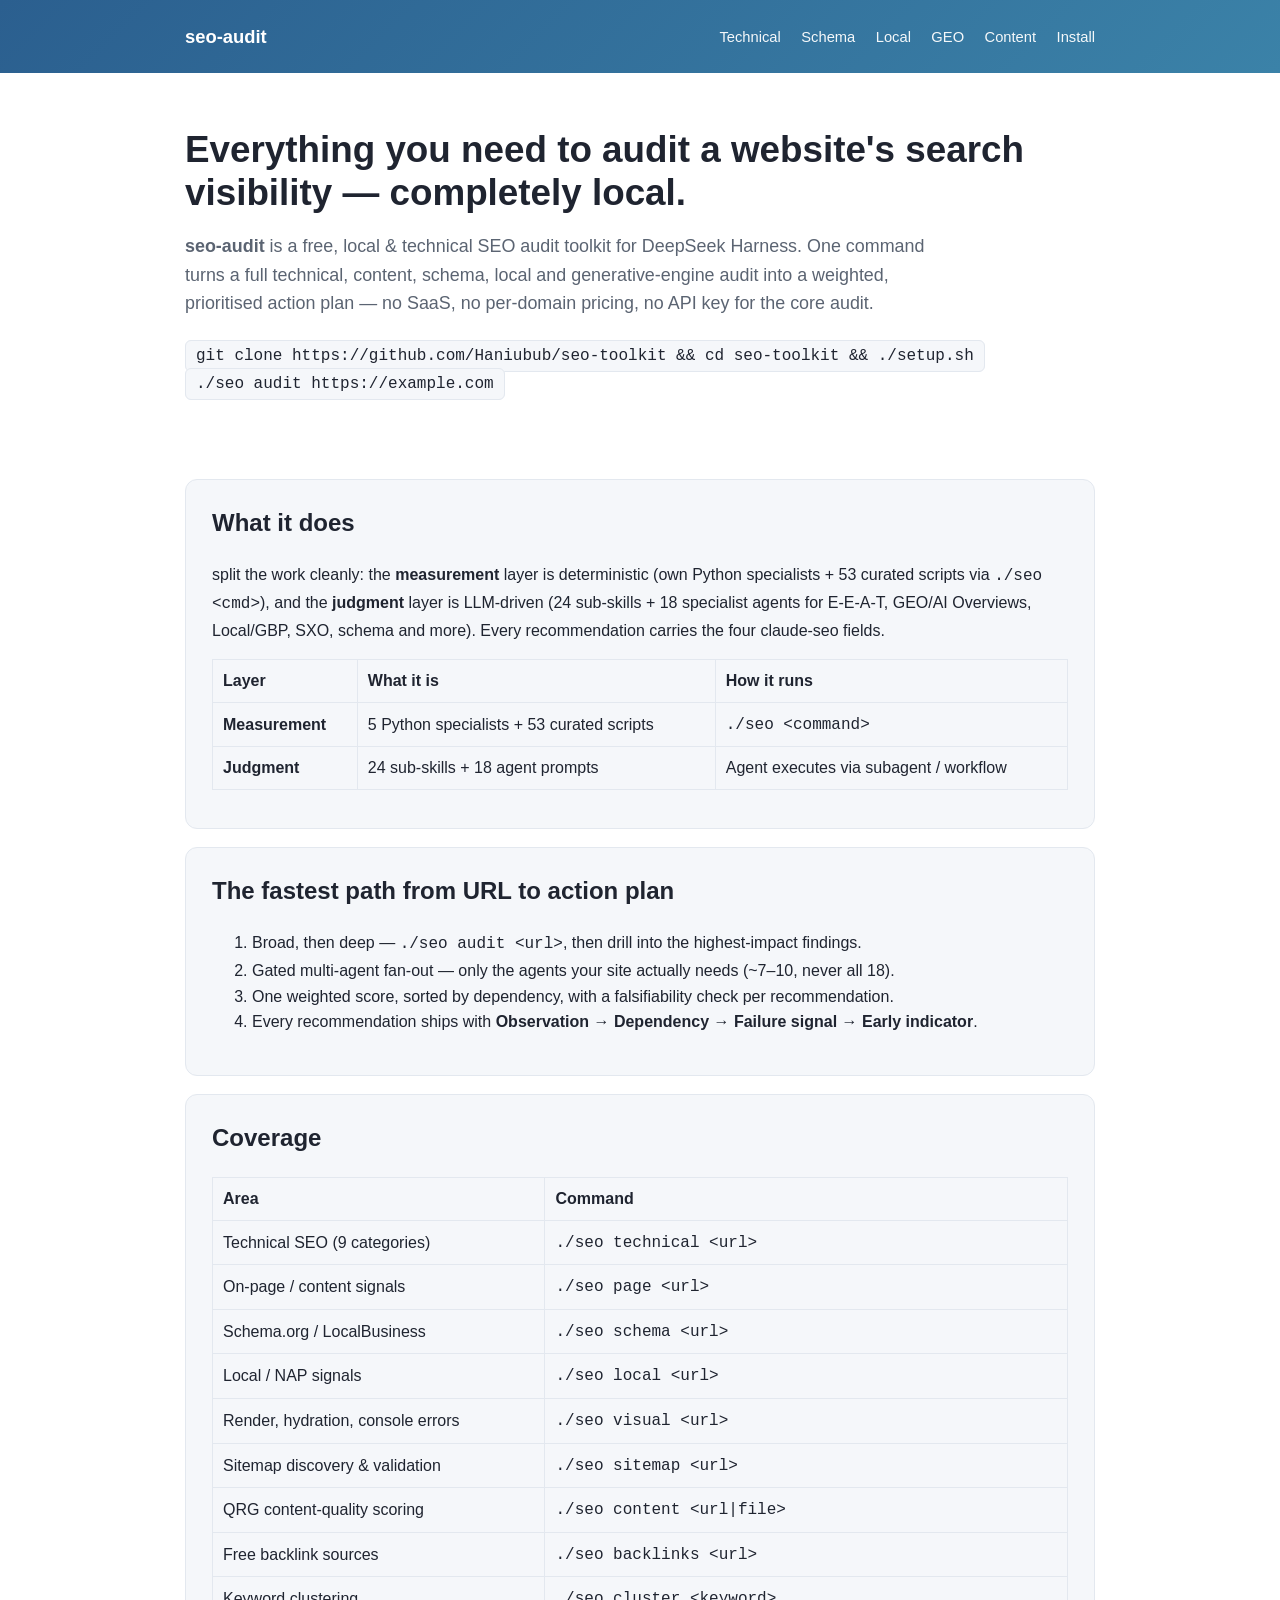
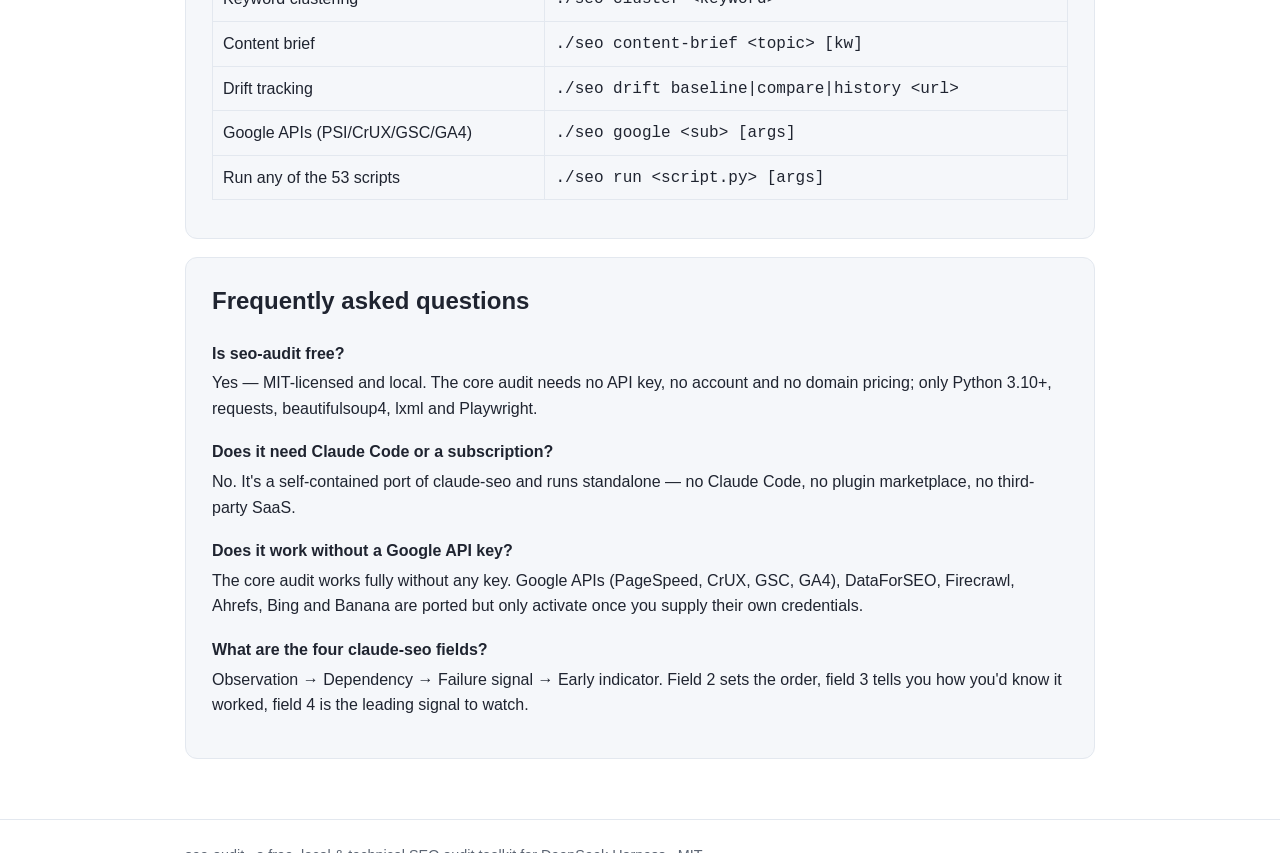
==== index.html @ 4d9442c0 "docs: add geo-crawlable documentation site (GitHub Pages) Static HTML docs site for the seo-audit to" ====
<!DOCTYPE html>
<html lang="en">
<head>
  <meta charset="utf-8">
  <meta name="viewport" content="width=device-width, initial-scale=1">
  <title>seo-audit — a free, local & technical SEO audit toolkit for DeepSeek Harness</title>
  <meta name="description" content="seo-audit is a free, local & technical SEO audit toolkit for DeepSeek Harness: 53 Python scripts + 24 sub-skills + 18 agents, weighted score, gated multi-agent fan-out, schema.org, E-E-A-T, GBP, GEO/AI Overviews. No SaaS, no per-domain pricing, no API key required for the core audit.">
  <link rel="stylesheet" href="assets/style.css">
  <script type="application/ld+json">
  {
    "@context": "https://schema.org",
    "@type": "SoftwareApplication",
    "name": "seo-audit",
    "applicationCategory": "DeveloperApplication",
    "operatingSystem": "macOS, Linux",
    "offers": { "@type": "Offer", "price": "0", "priceCurrency": "USD" },
    "description": "A free, local & technical SEO audit toolkit for DeepSeek Harness (DSH): deterministic Python measurement (53 scripts plus lib/) + LLM judgment (24 sub-skills + 18 agents), weighted scoring, gated multi-agent fan-out, schema.org, E-E-A-T, GBP and GEO/AI Overviews — no SaaS, no per-domain pricing, no API key required for the core audit.",
    "url": "https://haniubub.github.io/seo-toolkit/",
    "license": "https://github.com/Haniubub/seo-toolkit/blob/main/LICENSE"
  }
  </script>
  <script type="application/ld+json">
  {
    "@context": "https://schema.org",
    "@type": "FAQPage",
    "mainEntity": [
      {"@type":"Question","name":"Is seo-audit free?","acceptedAnswer":{"@type":"Answer","text":"Yes. It is MIT-licensed and runs locally. The core audit needs no API key, no account and no domain pricing — only Python 3.10+, requests, beautifulsoup4, lxml and Playwright, installed into a workspace-local pylibs/ by ./setup.sh."}},
      {"@type":"Question","name":"Does it need Claude Code or a subscription?","acceptedAnswer":{"@type":"Answer","text":"No. seo-audit is a self-contained port of claude-seo and runs standalone. It needs no Claude Code, no plugin marketplace and no third-party SaaS."}},
      {"@type":"Question","name":"How does it do a full audit?","acceptedAnswer":{"@type":"Answer","text":"Run ./seo audit <url>. It tests the business type, then fans out to only the relevant sub-agents in parallel (never all 18), and merges the results into one weighted score: Technical 22%, Content 23%, On-Page 20%, Schema 10%, Performance 10%, AI-Readiness 10%, Images 5%."}}
    ]
  }
  </script>
</head>
<body>
<header class="site">
  <div class="wrap">
    <a class="brand" href="index.html">seo-audit</a>
    <nav>
      <a href="technical.html">Technical</a>
      <a href="schema.html">Schema</a>
      <a href="local.html">Local</a>
      <a href="geo.html">GEO</a>
      <a href="content.html">Content</a>
      <a href="install.html">Install</a>
    </nav>
  </div>
</header>

<div class="wrap">
  <section class="hero">
    <h1>Everything you need to audit a website's search visibility — completely local.</h1>
    <p class="lead"><strong>seo-audit</strong> is a free, local &amp; technical SEO audit toolkit for DeepSeek Harness. One command turns a full technical, content, schema, local and generative-engine audit into a weighted, prioritised action plan — no SaaS, no per-domain pricing, no API key for the core audit.</p>
    <div class="cta">
      <code>git clone https://github.com/Haniubub/seo-toolkit && cd seo-toolkit &amp;&amp; ./setup.sh</code><br>
      <code>./seo audit https://example.com</code>
    </div>
  </section>

  <section class="panel">
    <h2 style="margin-top:0">What it does</h2>
    <p>split the work cleanly: the <strong>measurement</strong> layer is deterministic (own Python specialists + 53 curated scripts via <code>./seo &lt;cmd&gt;</code>), and the <strong>judgment</strong> layer is LLM-driven (24 sub-skills + 18 specialist agents for E-E-A-T, GEO/AI Overviews, Local/GBP, SXO, schema and more). Every recommendation carries the four claude-seo fields.</p>
    <table class="table">
      <tr><th>Layer</th><th>What it is</th><th>How it runs</th></tr>
      <tr><td><strong>Measurement</strong></td><td>5 Python specialists + 53 curated scripts</td><td><code>./seo &lt;command&gt;</code></td></tr>
      <tr><td><strong>Judgment</strong></td><td>24 sub-skills + 18 agent prompts</td><td>Agent executes via subagent / workflow</td></tr>
    </table>
  </section>

  <section class="panel">
    <h2 style="margin-top:0">The fastest path from URL to action plan</h2>
    <ol>
      <li>Broad, then deep — <code>./seo audit &lt;url&gt;</code>, then drill into the highest-impact findings.</li>
      <li>Gated multi-agent fan-out — only the agents your site actually needs (~7–10, never all 18).</li>
      <li>One weighted score, sorted by dependency, with a falsifiability check per recommendation.</li>
      <li>Every recommendation ships with <strong>Observation → Dependency → Failure signal → Early indicator</strong>.</li>
    </ol>
  </section>

  <section class="panel">
    <h2 style="margin-top:0">Coverage</h2>
    <table class="table">
      <tr><th>Area</th><th>Command</th></tr>
      <tr><td>Technical SEO (9 categories)</td><td><code>./seo technical &lt;url&gt;</code></td></tr>
      <tr><td>On-page / content signals</td><td><code>./seo page &lt;url&gt;</code></td></tr>
      <tr><td>Schema.org / LocalBusiness</td><td><code>./seo schema &lt;url&gt;</code></td></tr>
      <tr><td>Local / NAP signals</td><td><code>./seo local &lt;url&gt;</code></td></tr>
      <tr><td>Render, hydration, console errors</td><td><code>./seo visual &lt;url&gt;</code></td></tr>
      <tr><td>Sitemap discovery &amp; validation</td><td><code>./seo sitemap &lt;url&gt;</code></td></tr>
      <tr><td>QRG content-quality scoring</td><td><code>./seo content &lt;url|file&gt;</code></td></tr>
      <tr><td>Free backlink sources</td><td><code>./seo backlinks &lt;url&gt;</code></td></tr>
      <tr><td>Keyword clustering</td><td><code>./seo cluster &lt;keyword&gt;</code></td></tr>
      <tr><td>Content brief</td><td><code>./seo content-brief &lt;topic&gt; [kw]</code></td></tr>
      <tr><td>Drift tracking</td><td><code>./seo drift baseline|compare|history &lt;url&gt;</code></td></tr>
      <tr><td>Google APIs (PSI/CrUX/GSC/GA4)</td><td><code>./seo google &lt;sub&gt; [args]</code></td></tr>
      <tr><td>Run any of the 53 scripts</td><td><code>./seo run &lt;script.py&gt; [args]</code></td></tr>
    </table>
  </section>

  <section class="panel">
    <h2 style="margin-top:0">Frequently asked questions</h2>
    <dl class="faq">
      <dt>Is seo-audit free?</dt>
      <dd>Yes — MIT-licensed and local. The core audit needs no API key, no account and no domain pricing; only Python 3.10+, requests, beautifulsoup4, lxml and Playwright.</dd>
      <dt>Does it need Claude Code or a subscription?</dt>
      <dd>No. It's a self-contained port of claude-seo and runs standalone — no Claude Code, no plugin marketplace, no third-party SaaS.</dd>
      <dt>Does it work without a Google API key?</dt>
      <dd>The core audit works fully without any key. Google APIs (PageSpeed, CrUX, GSC, GA4), DataForSEO, Firecrawl, Ahrefs, Bing and Banana are ported but only activate once you supply their own credentials.</dd>
      <dt>What are the four claude-seo fields?</dt>
      <dd>Observation → Dependency → Failure signal → Early indicator. Field 2 sets the order, field 3 tells you how you'd know it worked, field 4 is the leading signal to watch.</dd>
    </dl>
  </section>
</div>

<footer class="site"><div class="wrap">seo-audit · a free, local &amp; technical SEO audit toolkit for DeepSeek Harness · MIT</div></footer>
</body>
</html>
---- assets/style.css ----
:root {
  --ink: #1f2430;
  --muted: #5b6472;
  --brand: #2b5f8f;
  --brand-2: #3b82a8;
  --bg: #ffffff;
  --card: #f5f7fa;
  --line: #e3e8ef;
}
* { box-sizing: border-box; }
body {
  margin: 0;
  font-family: -apple-system, BlinkMacSystemFont, "Segoe UI", Roboto, Helvetica, Arial, sans-serif;
  color: var(--ink);
  background: var(--bg);
  line-height: 1.6;
}
.wrap { max-width: 950px; margin: 0 auto; padding: 0 20px; }
header.site {
  background: linear-gradient(135deg, var(--brand) 0%, var(--brand-2) 100%);
  color: #fff;
  padding: 22px 0;
}
header.site .wrap { display: flex; align-items: center; justify-content: space-between; gap: 16px; }
header.site a { color: #fff; text-decoration: none; }
header.site .brand { font-weight: 700; font-size: 1.15rem; }
header.site nav a { margin-left: 16px; font-size: .92rem; opacity: .95; }
.hero { padding: 56px 0 40px; }
.hero h1 { font-size: 2.3rem; margin: 0 0 14px; line-height: 1.15; }
.hero p.lead { font-size: 1.12rem; color: var(--muted); max-width: 760px; }
.cta { margin: 24px 0; }
.cta code { background: var(--card); padding: 6px 10px; border-radius: 6px; border: 1px solid var(--line); }
section.panel {
  background: var(--card);
  border: 1px solid var(--line);
  border-radius: 12px;
  padding: 24px 26px;
  margin: 18px 0;
}
h2 { font-size: 1.5rem; margin-top: 40px; }
h3 { font-size: 1.12rem; margin: 26px 0 8px; }
.table { border-collapse: collapse; width: 100%; margin: 14px 0; }
.table th, .table td { border: 1px solid var(--line); padding: 8px 10px; text-align: left; }
.table th { background: var(--card); font-weight: 600; }
.toc { columns: 2; }
.toc a { display: block; padding: 5px 0; color: var(--brand); text-decoration: none; }
.faq dt { font-weight: 600; margin-top: 18px; }
.faq dd { margin: 4px 0 0; color: var(--ink); }
footer.site { border-top: 1px solid var(--line); margin-top: 60px; padding: 24px 0; color: var(--muted); font-size: .9rem; }
code, pre { font-family: ui-monospace, SFMono-Regular, Menlo, Consolas, monospace; }
pre { background: #0f172a; color: #e2e8f0; padding: 14px 16px; border-radius: 8px; overflow: auto; }
.badge { background: var(--card); border: 1px solid var(--line); padding: 3px 8px; border-radius: 20px; font-size: .8rem; color: var(--muted); }
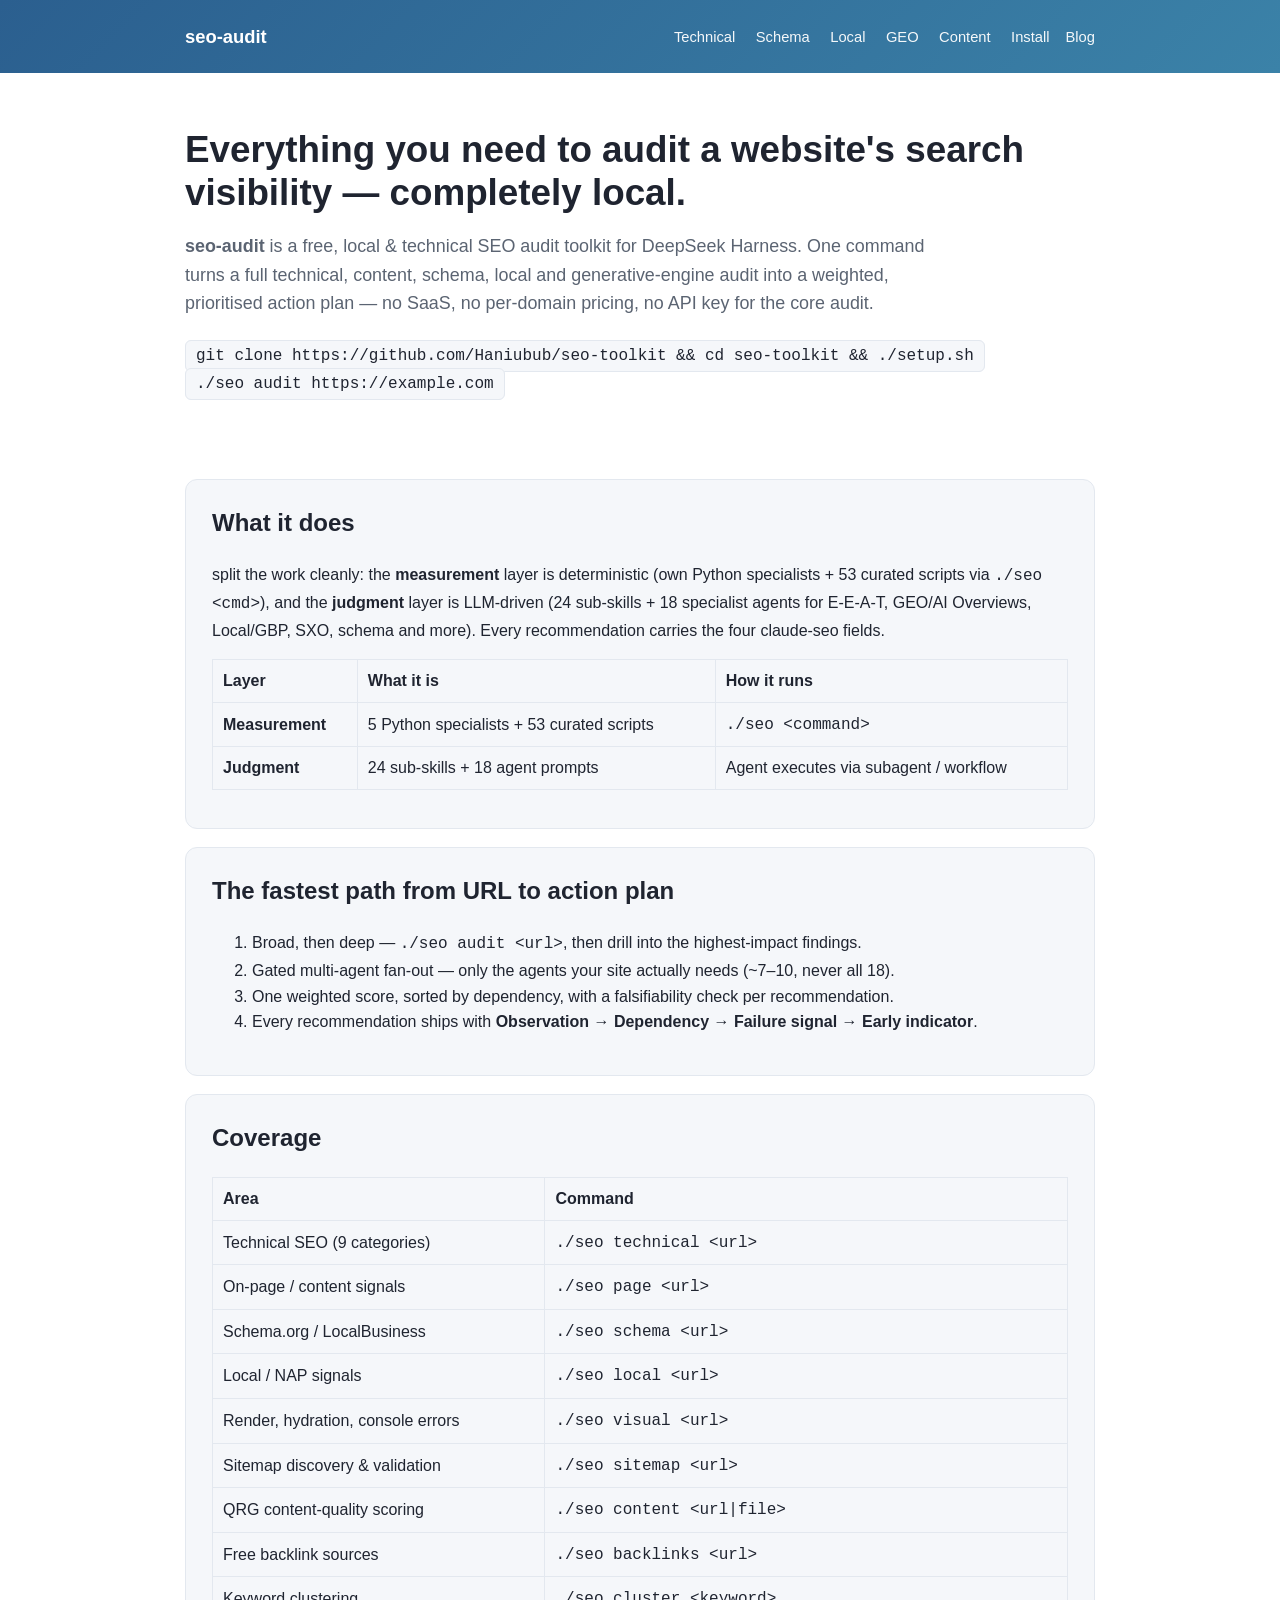
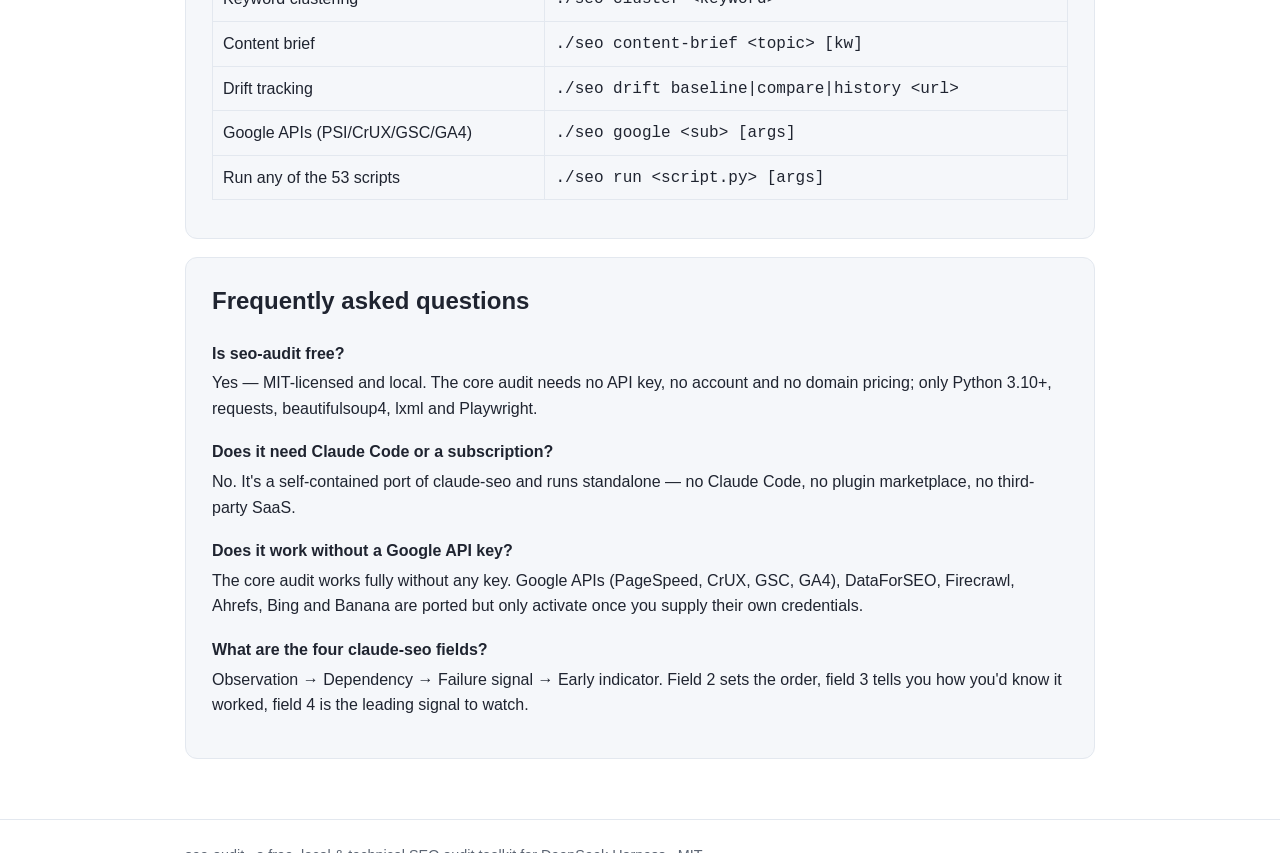
==== commit 171f5e97: "docs: add blog post on running a full SEO audit in DeepSeek Harness New /blog/ page with a practical" ====
--- a/index.html
+++ b/index.html
@@ -19,17 +19,7 @@
     "license": "https://github.com/Haniubub/seo-toolkit/blob/main/LICENSE"
   }
   </script>
-  <script type="application/ld+json">
-  {
-    "@context": "https://schema.org",
-    "@type": "FAQPage",
-    "mainEntity": [
-      {"@type":"Question","name":"Is seo-audit free?","acceptedAnswer":{"@type":"Answer","text":"Yes. It is MIT-licensed and runs locally. The core audit needs no API key, no account and no domain pricing — only Python 3.10+, requests, beautifulsoup4, lxml and Playwright, installed into a workspace-local pylibs/ by ./setup.sh."}},
-      {"@type":"Question","name":"Does it need Claude Code or a subscription?","acceptedAnswer":{"@type":"Answer","text":"No. seo-audit is a self-contained port of claude-seo and runs standalone. It needs no Claude Code, no plugin marketplace and no third-party SaaS."}},
-      {"@type":"Question","name":"How does it do a full audit?","acceptedAnswer":{"@type":"Answer","text":"Run ./seo audit <url>. It tests the business type, then fans out to only the relevant sub-agents in parallel (never all 18), and merges the results into one weighted score: Technical 22%, Content 23%, On-Page 20%, Schema 10%, Performance 10%, AI-Readiness 10%, Images 5%."}}
-    ]
-  }
-  </script>
+  <link rel="canonical" href="https://haniubub.github.io/seo-toolkit/">
 </head>
 <body>
 <header class="site">
@@ -41,7 +31,7 @@
       <a href="local.html">Local</a>
       <a href="geo.html">GEO</a>
       <a href="content.html">Content</a>
-      <a href="install.html">Install</a>
+      <a href="install.html">Install</a><a href="blog.html">Blog</a>
     </nav>
   </div>
 </header>
